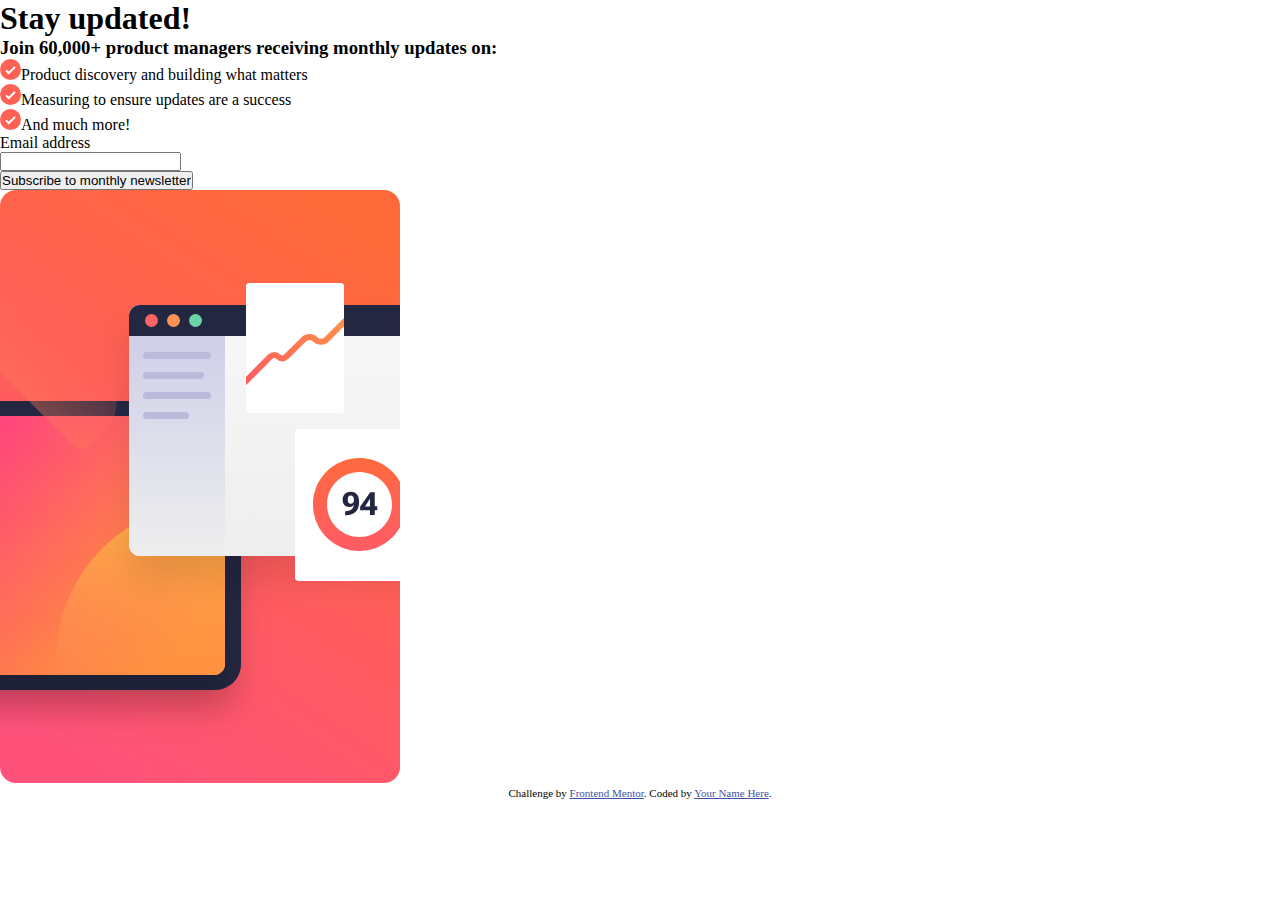
==== newsletter-sign-up-with-success-message-main/index.html @ a9fe5734 "Added the necsssary index.html skeleton" ====
<!DOCTYPE html>
<html lang="en">
<head>
  <meta charset="UTF-8">
  <meta name="viewport" content="width=device-width, initial-scale=1.0"> <!-- displays site properly based on user's device -->
  <link rel="stylesheet" href="styles.css">
  <link rel="icon" type="image/png" sizes="32x32" href="./assets/images/favicon-32x32.png">
  
  <title>Frontend Mentor | Newsletter sign-up form with success message</title>

  <!-- Feel free to remove these styles or customise in your own stylesheet 👍 -->
  <style>
    .attribution { font-size: 11px; text-align: center; }
    .attribution a { color: hsl(228, 45%, 44%); }
  </style>
</head>
<body>

  <!-- Sign-up form start -->
<section class="sec1">
<div>
<h1>Stay updated!</h1>
<div>
  <h3>Join 60,000+ product managers receiving monthly updates on:</h2>
  <ul>
    <li><svg xmlns="http://www.w3.org/2000/svg" width="21" height="21" viewBox="0 0 21 21"><g fill="none"><circle cx="10.5" cy="10.5" r="10.5" fill="#FF6155"/><path stroke="#FFF" stroke-width="2" d="M6 11.381 8.735 14 15 8"/></g></svg>Product discovery and building what matters</li>
    <li><svg xmlns="http://www.w3.org/2000/svg" width="21" height="21" viewBox="0 0 21 21"><g fill="none"><circle cx="10.5" cy="10.5" r="10.5" fill="#FF6155"/><path stroke="#FFF" stroke-width="2" d="M6 11.381 8.735 14 15 8"/></g></svg>Measuring to ensure updates are a success</li>
    <li><svg xmlns="http://www.w3.org/2000/svg" width="21" height="21" viewBox="0 0 21 21"><g fill="none"><circle cx="10.5" cy="10.5" r="10.5" fill="#FF6155"/><path stroke="#FFF" stroke-width="2" d="M6 11.381 8.735 14 15 8"/></g></svg>And much more!</li>
  </ul>
</div>
</div>
<div>
  <form action="">
    <label for=""> Email address</label><br>
    <input type="email"><br>
    <input type="submit" value="Subscribe to monthly newsletter">
  </form>
</div>
</section>

<section class="sec2">
  <svg xmlns="http://www.w3.org/2000/svg" xmlns:xlink="http://www.w3.org/1999/xlink" width="400" height="593" viewBox="0 0 400 593"><defs><linearGradient id="b" x1="72.75%" x2="27.25%" y1="0%" y2="100%"><stop offset="0%" stop-color="#FF6A3A"/><stop offset="100%" stop-color="#FF527B"/></linearGradient><linearGradient id="h" x1="22.319%" x2="99.127%" y1="28.497%" y2="70.858%"><stop offset="0%" stop-color="#FF3E83"/><stop offset="100%" stop-color="#FF9F2E"/></linearGradient><linearGradient id="k" x1="50%" x2="50%" y1="0%" y2="100%"><stop offset="0%" stop-color="#FFB443"/><stop offset="100%" stop-color="#FF5B64" stop-opacity="0"/></linearGradient><linearGradient id="o" x1="50%" x2="50%" y1="0%" y2="100%"><stop offset="0%" stop-color="#F8F8F8"/><stop offset="100%" stop-color="#EEE"/></linearGradient><linearGradient id="p" x1="50%" x2="50%" y1="0%" y2="100%"><stop offset="0%" stop-color="#CACBE8"/><stop offset="100%" stop-color="#EEE"/><stop offset="100%" stop-color="#CACBE8"/></linearGradient><linearGradient id="r" x1="97.791%" x2="7.729%" y1="26.944%" y2="71.879%"><stop offset="0%" stop-color="#FF9049"/><stop offset="100%" stop-color="#FF5E5E"/></linearGradient><linearGradient id="t" x1="50%" x2="50%" y1="0%" y2="100%"><stop offset="0%" stop-color="#FF6A3D"/><stop offset="100%" stop-color="#FF5B66"/></linearGradient><path id="e" d="M0 26C0 11.64 11.64 0 26 0h381c14.36 0 26 11.64 26 26v237c0 14.36-11.64 26-26 26H26c-14.36 0-26-11.64-26-26V26Z"/><path id="g" d="M0 11C0 4.925 4.925 0 11 0h379c6.075 0 11 4.925 11 11v237c0 6.075-4.925 11-11 11H11c-6.075 0-11-4.925-11-11V11Z"/><path id="i" d="M0 11C0 4.925 4.925 0 11 0h379c6.075 0 11 4.925 11 11v237c0 6.075-4.925 11-11 11H11c-6.075 0-11-4.925-11-11V11Z"/><path id="n" d="M0 11C0 4.925 4.925 0 11 0h411c6.075 0 11 4.925 11 11v229c0 6.075-4.925 11-11 11H11c-6.075 0-11-4.925-11-11V11Z"/><path id="q" d="M0 4a4 4 0 0 1 4-4h90a4 4 0 0 1 4 4v122a4 4 0 0 1-4 4H4a4 4 0 0 1-4-4V4Z"/><filter id="d" width="127.7%" height="141.5%" x="-13.9%" y="-12.5%" filterUnits="objectBoundingBox"><feOffset dy="24" in="SourceAlpha" result="shadowOffsetOuter1"/><feGaussianBlur in="shadowOffsetOuter1" result="shadowBlurOuter1" stdDeviation="16"/><feColorMatrix in="shadowBlurOuter1" values="0 0 0 0 0 0 0 0 0 0 0 0 0 0 0 0 0 0 0.100000001 0"/></filter><filter id="f" width="129.9%" height="146.3%" x="-15%" y="-13.9%" filterUnits="objectBoundingBox"><feOffset dy="24" in="SourceAlpha" result="shadowOffsetOuter1"/><feGaussianBlur in="shadowOffsetOuter1" result="shadowBlurOuter1" stdDeviation="16"/><feColorMatrix in="shadowBlurOuter1" values="0 0 0 0 0 0 0 0 0 0 0 0 0 0 0 0 0 0 0.100000001 0"/></filter><filter id="j" width="129.9%" height="146.3%" x="-15%" y="-13.9%" filterUnits="objectBoundingBox"><feOffset dy="24" in="SourceAlpha" result="shadowOffsetOuter1"/><feGaussianBlur in="shadowOffsetOuter1" result="shadowBlurOuter1" stdDeviation="16"/><feColorMatrix in="shadowBlurOuter1" values="0 0 0 0 0 0 0 0 0 0 0 0 0 0 0 0 0 0 0.100000001 0"/></filter><filter id="m" width="127.7%" height="147.8%" x="-13.9%" y="-14.3%" filterUnits="objectBoundingBox"><feOffset dy="24" in="SourceAlpha" result="shadowOffsetOuter1"/><feGaussianBlur in="shadowOffsetOuter1" result="shadowBlurOuter1" stdDeviation="16"/><feColorMatrix in="shadowBlurOuter1" values="0 0 0 0 0 0 0 0 0 0 0 0 0 0 0 0 0 0 0.100000001 0"/></filter><rect id="a" width="400" height="593" x="0" y="0" rx="16"/></defs><g fill="none" fill-rule="evenodd"><mask id="c" fill="#fff"><use xlink:href="#a"/></mask><rect width="400" height="593" rx="16"/><path fill="url(#b)" fill-rule="nonzero" d="M0 0h400v593H0z" mask="url(#c)"/><g mask="url(#c)"><g fill-rule="nonzero" transform="translate(-192 211)"><use xlink:href="#e" fill="#000" filter="url(#d)"/><use xlink:href="#e" fill="#242742"/></g><g transform="translate(-176 226)"><g fill-rule="nonzero"><use xlink:href="#g" fill="#000" filter="url(#f)"/><use xlink:href="#g" fill="url(#h)"/></g><mask id="l" fill="#fff"><use xlink:href="#i"/></mask><g fill-rule="nonzero"><use xlink:href="#i" fill="#000" filter="url(#j)"/><use xlink:href="#i" fill="url(#h)"/></g><circle cx="390" cy="244" r="158" fill="url(#k)" fill-rule="nonzero" mask="url(#l)"/><circle cx="136.446" cy="-34.554" r="158" fill="url(#k)" fill-rule="nonzero" mask="url(#l)" transform="rotate(-135 136.446 -34.554)"/></g><g fill-rule="nonzero" transform="translate(129 115)"><use xlink:href="#n" fill="#000" filter="url(#m)"/><use xlink:href="#n" fill="url(#o)"/><path fill="url(#p)" d="M0 11C0 4.925 4.925 0 11 0h85v251H11c-6.075 0-11-4.925-11-11V11Z"/><path fill="#BABBDB" d="M14 50.5a3.5 3.5 0 0 1 3.5-3.5h61a3.5 3.5 0 0 1 0 7h-61a3.5 3.5 0 0 1-3.5-3.5Zm0 20a3.5 3.5 0 0 1 3.5-3.5h54a3.5 3.5 0 0 1 0 7h-54a3.5 3.5 0 0 1-3.5-3.5Zm0 20a3.5 3.5 0 0 1 3.5-3.5h61a3.5 3.5 0 0 1 0 7h-61a3.5 3.5 0 0 1-3.5-3.5Zm0 20a3.5 3.5 0 0 1 3.5-3.5h39a3.5 3.5 0 1 1 0 7h-39a3.5 3.5 0 0 1-3.5-3.5Z"/><path fill="#242742" d="M0 11C0 4.925 4.925 0 11 0h411c6.075 0 11 4.925 11 11v20H0V11Z"/><g transform="translate(16 9)"><circle cx="6.5" cy="6.5" r="6.5" fill="#FF6464"/><circle cx="28.5" cy="6.5" r="6.5" fill="#FF9255"/><circle cx="50.5" cy="6.5" r="6.5" fill="#6BD4A8"/></g></g><g transform="translate(246 93)"><path fill="#FFF" fill-rule="nonzero" d="M0 4a4 4 0 0 1 4-4h90a4 4 0 0 1 4 4v122a4 4 0 0 1-4 4H4a4 4 0 0 1-4-4V4Z"/><mask id="s" fill="#fff"><use xlink:href="#q"/></mask><use xlink:href="#q" fill="#FFF" fill-rule="nonzero"/><path fill="url(#r)" fill-rule="nonzero" d="M108.12 28.878a3 3 0 0 1 .002 4.243L82.847 58.41c-4.348 4.351-11.4 4.351-15.749 0a5.132 5.132 0 0 0-7.26 0L42.406 75.853a8.668 8.668 0 0 1-12.262 0 2.668 2.668 0 0 0-3.774 0l-32.248 32.268a3 3 0 1 1-4.244-4.242l32.248-32.267a8.668 8.668 0 0 1 12.262 0 2.668 2.668 0 0 0 3.774 0L55.594 54.17c4.348-4.35 11.4-4.35 15.748 0a5.132 5.132 0 0 0 7.26 0l25.276-25.29a3 3 0 0 1 4.243-.002Z" mask="url(#s)"/><path fill="#FFF" fill-rule="nonzero" d="M49 150a4 4 0 0 1 4-4h120a4 4 0 0 1 4 4v144a4 4 0 0 1-4 4H53a4 4 0 0 1-4-4V150Z"/><path fill="url(#t)" d="M46.5 79C64.45 79 79 64.45 79 46.5S64.45 14 46.5 14 14 28.55 14 46.5 28.55 79 46.5 79Zm0 14C72.181 93 93 72.181 93 46.5S72.181 0 46.5 0 0 20.819 0 46.5 20.819 93 46.5 93Z" transform="translate(67 175)"/><path fill="#242742" fill-rule="nonzero" d="M96.61 216.72c0 2.27.589 4.067 1.766 5.39 1.177 1.313 2.78 1.969 4.812 1.969 1.886 0 3.36-.672 4.422-2.016 1.073-1.344 1.61-3.02 1.61-5.031h-1.172c0 1.146-.318 2.057-.954 2.734-.635.677-1.427 1.016-2.375 1.016-1.01 0-1.76-.339-2.25-1.016-.49-.687-.734-1.692-.734-3.015 0-1.51.245-2.594.734-3.25.5-.667 1.24-1 2.22-1 1.051 0 1.869.432 2.452 1.297.584.864.875 2.411.875 4.64l.14.625c0 3.302-.723 5.646-2.171 7.031-1.448 1.386-3.495 2.073-6.14 2.063h-.704v3.969h.813c4.25-.042 7.495-1.193 9.734-3.453 2.25-2.271 3.375-5.329 3.375-9.172v-.813c0-3.458-.776-5.958-2.328-7.5-1.552-1.552-3.557-2.328-6.016-2.328-2.468 0-4.437.714-5.906 2.14-1.469 1.428-2.203 3.334-2.203 5.72ZM123.923 232h4.828v-22.75h-4.516l-10.11 14.563v3.438h17.141v-3.891h-4.937l-.813.078h-6.5l4.828-7.562h.157v9.593l-.079.547v5.985Z"/></g></g></g></svg>
</section>

<footer>
  <div class="attribution">
    Challenge by <a href="https://www.frontendmentor.io?ref=challenge" target="_blank">Frontend Mentor</a>. 
    Coded by <a href="#">Your Name Here</a>.
  </div>
</footer>
</body>
</html>
---- newsletter-sign-up-with-success-message-main/styles.css ----
*{
    box-sizing: border-box;
    padding: 0;
    margin: 0;
}
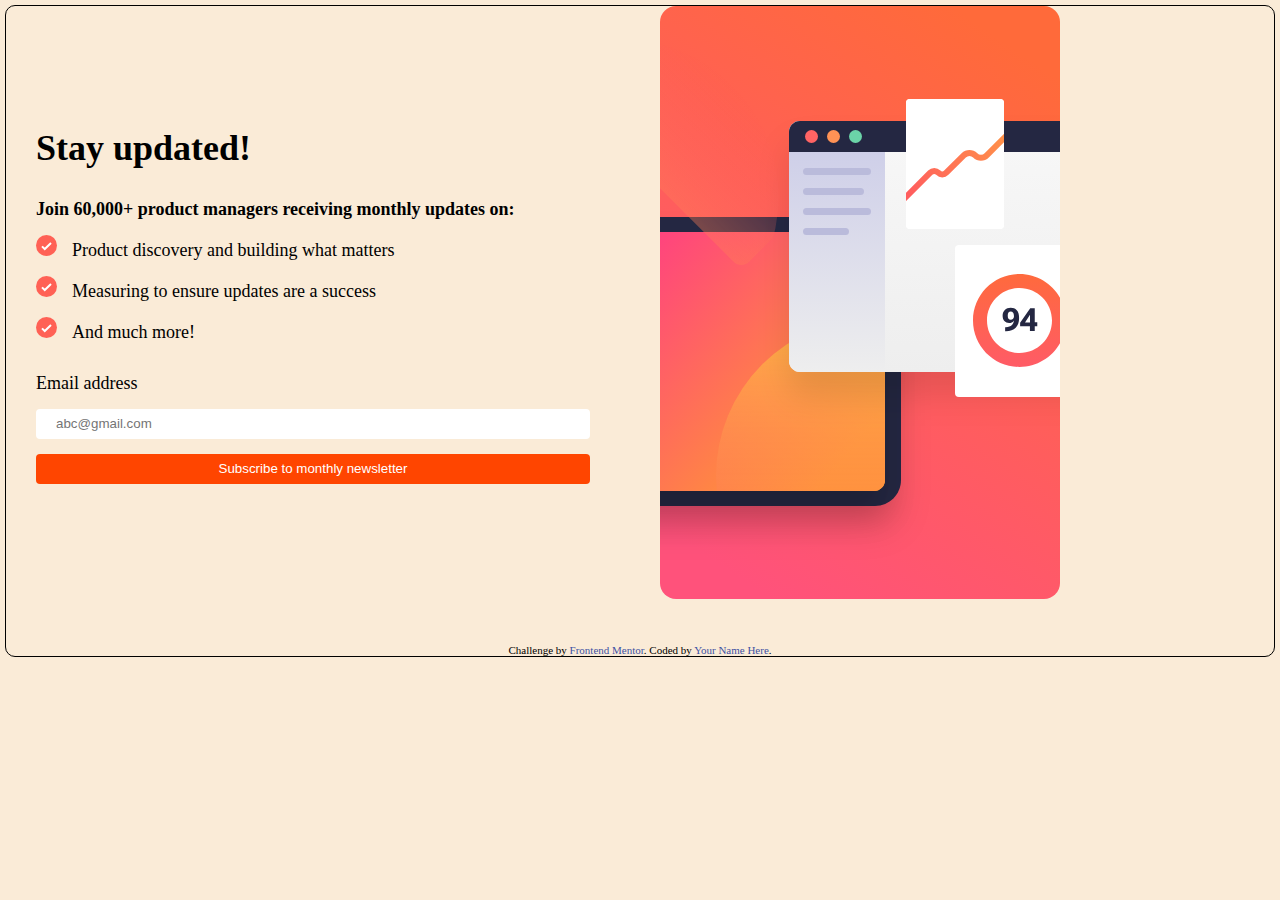
==== commit e00d804f: "Initial commit" ====
--- a/newsletter-sign-up-with-success-message-main/index.html
+++ b/newsletter-sign-up-with-success-message-main/index.html
@@ -20,21 +20,22 @@
 <section class="sec1">
 <div>
 <h1>Stay updated!</h1>
+</div>
 <div>
-  <h3>Join 60,000+ product managers receiving monthly updates on:</h2>
+  <h4>Join 60,000+ product managers receiving monthly updates on:</h4>
   <ul>
     <li><svg xmlns="http://www.w3.org/2000/svg" width="21" height="21" viewBox="0 0 21 21"><g fill="none"><circle cx="10.5" cy="10.5" r="10.5" fill="#FF6155"/><path stroke="#FFF" stroke-width="2" d="M6 11.381 8.735 14 15 8"/></g></svg>Product discovery and building what matters</li>
     <li><svg xmlns="http://www.w3.org/2000/svg" width="21" height="21" viewBox="0 0 21 21"><g fill="none"><circle cx="10.5" cy="10.5" r="10.5" fill="#FF6155"/><path stroke="#FFF" stroke-width="2" d="M6 11.381 8.735 14 15 8"/></g></svg>Measuring to ensure updates are a success</li>
     <li><svg xmlns="http://www.w3.org/2000/svg" width="21" height="21" viewBox="0 0 21 21"><g fill="none"><circle cx="10.5" cy="10.5" r="10.5" fill="#FF6155"/><path stroke="#FFF" stroke-width="2" d="M6 11.381 8.735 14 15 8"/></g></svg>And much more!</li>
   </ul>
 </div>
-</div>
+
 <div>
   <form action="">
     <label for=""> Email address</label><br>
-    <input type="email"><br>
-    <input type="submit" value="Subscribe to monthly newsletter">
+    <input type="email" placeholder="abc@gmail.com"><br>
   </form>
+  <button type="submit" ><a href="./success.html" target="_blank">Subscribe to monthly newsletter</a></button>
 </div>
 </section>
 
--- a/newsletter-sign-up-with-success-message-main/styles.css
+++ b/newsletter-sign-up-with-success-message-main/styles.css
@@ -2,4 +2,67 @@
     box-sizing: border-box;
     padding: 0;
     margin: 0;
+}
+
+html{
+    font-size: 18px;
+}
+
+a{
+    text-decoration: none;
+    color: white;
+}
+
+ul{
+    list-style-type: none;
+}
+body{
+    background-color: antiquewhite;
+    border: 1px solid black;
+    border-radius: 10px;
+    margin: 5px;
+    display: grid;
+    grid-template-columns: 1fr 1fr;
+    justify-content: center;
+    align-items: center;
+    gap: 40px;
+}
+
+/*secection one */
+
+.sec1{
+    display: grid;
+    grid-template-columns: 1fr;
+    gap: 30px;
+    align-content: center;
+    padding: 30px;
+}
+
+svg{
+    margin-right: 15px;
+}
+li{
+    margin-top: 15px;
+}
+
+input, button{
+    width: 100%;
+    height: 30px;
+    border-radius: 4px;
+    border: none;
+}
+
+input[type=email] {
+    
+    padding: 12px 20px;
+    margin: 15px 0
+  }
+
+  button[type=submit]{
+    background-color: orangered;
+   color: white;
+  }
+
+footer{
+    grid-column: 1 / 3;
 }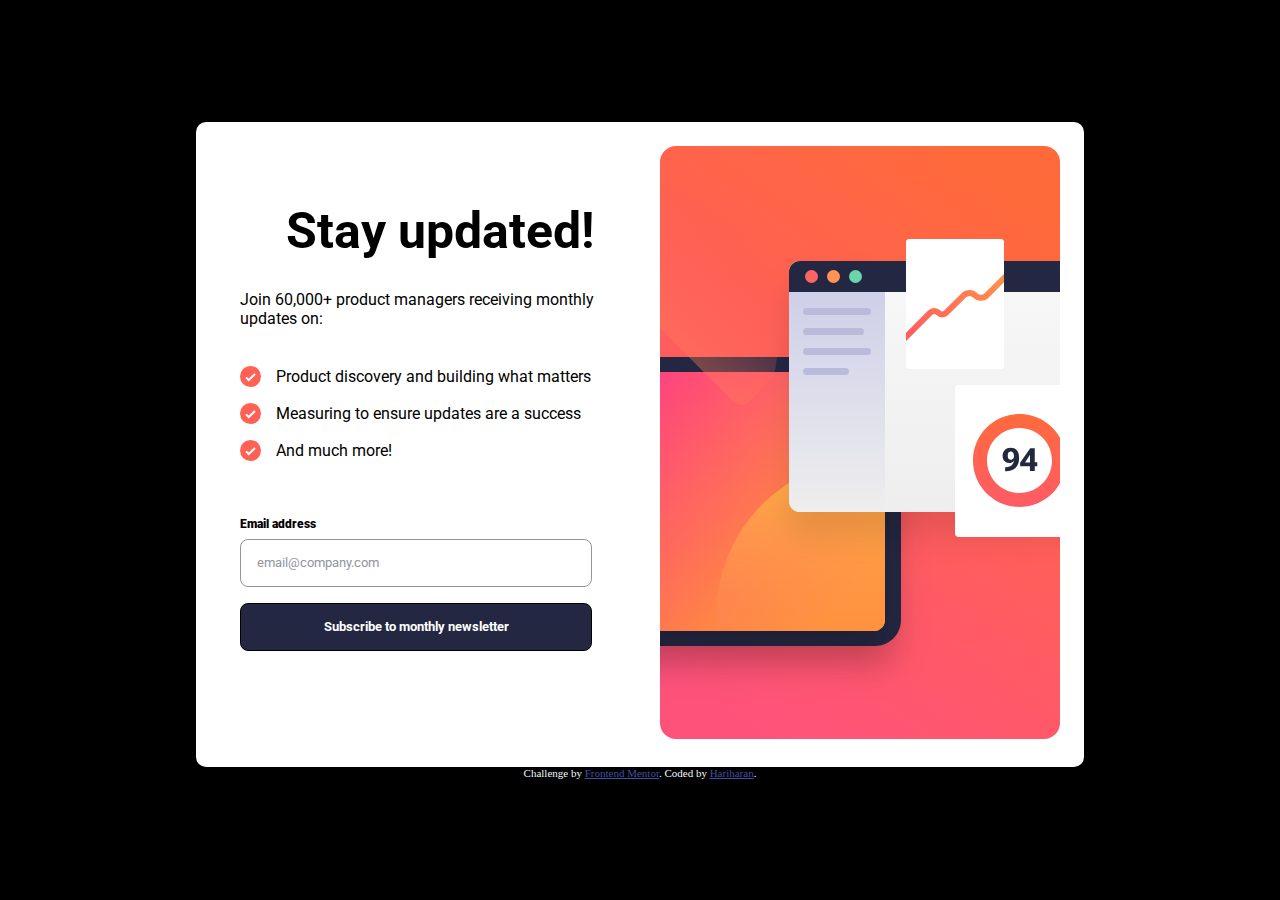
==== commit 23d4e048: "Updated everything" ====
--- a/newsletter-sign-up-with-success-message-main/index.html
+++ b/newsletter-sign-up-with-success-message-main/index.html
@@ -10,44 +10,135 @@
 
   <!-- Feel free to remove these styles or customise in your own stylesheet 👍 -->
   <style>
-    .attribution { font-size: 11px; text-align: center; }
+    .attribution { font-size: 11px; text-align: center; color:aliceblue}
     .attribution a { color: hsl(228, 45%, 44%); }
   </style>
 </head>
 <body>
 
-  <!-- Sign-up form start -->
-<section class="sec1">
-<div>
-<h1>Stay updated!</h1>
-</div>
-<div>
-  <h4>Join 60,000+ product managers receiving monthly updates on:</h4>
-  <ul>
-    <li><svg xmlns="http://www.w3.org/2000/svg" width="21" height="21" viewBox="0 0 21 21"><g fill="none"><circle cx="10.5" cy="10.5" r="10.5" fill="#FF6155"/><path stroke="#FFF" stroke-width="2" d="M6 11.381 8.735 14 15 8"/></g></svg>Product discovery and building what matters</li>
-    <li><svg xmlns="http://www.w3.org/2000/svg" width="21" height="21" viewBox="0 0 21 21"><g fill="none"><circle cx="10.5" cy="10.5" r="10.5" fill="#FF6155"/><path stroke="#FFF" stroke-width="2" d="M6 11.381 8.735 14 15 8"/></g></svg>Measuring to ensure updates are a success</li>
-    <li><svg xmlns="http://www.w3.org/2000/svg" width="21" height="21" viewBox="0 0 21 21"><g fill="none"><circle cx="10.5" cy="10.5" r="10.5" fill="#FF6155"/><path stroke="#FFF" stroke-width="2" d="M6 11.381 8.735 14 15 8"/></g></svg>And much more!</li>
-  </ul>
-</div>
+ <!-- Sign-up form start -->
+  <div class="container">
+    <div class="sign-up-form" id="signUp">
+      <div class="sign-up-form-content">
+        <div class="heading">Stay updated!</div>
+        <div class="desc">
+          Join 60,000+ product managers receiving monthly updates on:
+        </div>
+        <div class="points">
+          <ul>
+            <li><img class="icon-list" src="./assets/images/icon-list.svg">Product discovery and building what matters
+            </li>
+            <li><img class="icon-list" src="./assets/images/icon-list.svg">Measuring to ensure updates are a success
+            </li>
+            <li><img class="icon-list" src="./assets/images/icon-list.svg">And much more!</li>
+          </ul>
 
-<div>
-  <form action="">
-    <label for=""> Email address</label><br>
-    <input type="email" placeholder="abc@gmail.com"><br>
-  </form>
-  <button type="submit" ><a href="./success.html" target="_blank">Subscribe to monthly newsletter</a></button>
-</div>
-</section>
+        </div>
+        <div class="email-input">
+          <p>Email address <span id="invalid"></span></p>
+          <input id="email" type="text" placeholder="email@company.com">
 
-<section class="sec2">
-  <svg xmlns="http://www.w3.org/2000/svg" xmlns:xlink="http://www.w3.org/1999/xlink" width="400" height="593" viewBox="0 0 400 593"><defs><linearGradient id="b" x1="72.75%" x2="27.25%" y1="0%" y2="100%"><stop offset="0%" stop-color="#FF6A3A"/><stop offset="100%" stop-color="#FF527B"/></linearGradient><linearGradient id="h" x1="22.319%" x2="99.127%" y1="28.497%" y2="70.858%"><stop offset="0%" stop-color="#FF3E83"/><stop offset="100%" stop-color="#FF9F2E"/></linearGradient><linearGradient id="k" x1="50%" x2="50%" y1="0%" y2="100%"><stop offset="0%" stop-color="#FFB443"/><stop offset="100%" stop-color="#FF5B64" stop-opacity="0"/></linearGradient><linearGradient id="o" x1="50%" x2="50%" y1="0%" y2="100%"><stop offset="0%" stop-color="#F8F8F8"/><stop offset="100%" stop-color="#EEE"/></linearGradient><linearGradient id="p" x1="50%" x2="50%" y1="0%" y2="100%"><stop offset="0%" stop-color="#CACBE8"/><stop offset="100%" stop-color="#EEE"/><stop offset="100%" stop-color="#CACBE8"/></linearGradient><linearGradient id="r" x1="97.791%" x2="7.729%" y1="26.944%" y2="71.879%"><stop offset="0%" stop-color="#FF9049"/><stop offset="100%" stop-color="#FF5E5E"/></linearGradient><linearGradient id="t" x1="50%" x2="50%" y1="0%" y2="100%"><stop offset="0%" stop-color="#FF6A3D"/><stop offset="100%" stop-color="#FF5B66"/></linearGradient><path id="e" d="M0 26C0 11.64 11.64 0 26 0h381c14.36 0 26 11.64 26 26v237c0 14.36-11.64 26-26 26H26c-14.36 0-26-11.64-26-26V26Z"/><path id="g" d="M0 11C0 4.925 4.925 0 11 0h379c6.075 0 11 4.925 11 11v237c0 6.075-4.925 11-11 11H11c-6.075 0-11-4.925-11-11V11Z"/><path id="i" d="M0 11C0 4.925 4.925 0 11 0h379c6.075 0 11 4.925 11 11v237c0 6.075-4.925 11-11 11H11c-6.075 0-11-4.925-11-11V11Z"/><path id="n" d="M0 11C0 4.925 4.925 0 11 0h411c6.075 0 11 4.925 11 11v229c0 6.075-4.925 11-11 11H11c-6.075 0-11-4.925-11-11V11Z"/><path id="q" d="M0 4a4 4 0 0 1 4-4h90a4 4 0 0 1 4 4v122a4 4 0 0 1-4 4H4a4 4 0 0 1-4-4V4Z"/><filter id="d" width="127.7%" height="141.5%" x="-13.9%" y="-12.5%" filterUnits="objectBoundingBox"><feOffset dy="24" in="SourceAlpha" result="shadowOffsetOuter1"/><feGaussianBlur in="shadowOffsetOuter1" result="shadowBlurOuter1" stdDeviation="16"/><feColorMatrix in="shadowBlurOuter1" values="0 0 0 0 0 0 0 0 0 0 0 0 0 0 0 0 0 0 0.100000001 0"/></filter><filter id="f" width="129.9%" height="146.3%" x="-15%" y="-13.9%" filterUnits="objectBoundingBox"><feOffset dy="24" in="SourceAlpha" result="shadowOffsetOuter1"/><feGaussianBlur in="shadowOffsetOuter1" result="shadowBlurOuter1" stdDeviation="16"/><feColorMatrix in="shadowBlurOuter1" values="0 0 0 0 0 0 0 0 0 0 0 0 0 0 0 0 0 0 0.100000001 0"/></filter><filter id="j" width="129.9%" height="146.3%" x="-15%" y="-13.9%" filterUnits="objectBoundingBox"><feOffset dy="24" in="SourceAlpha" result="shadowOffsetOuter1"/><feGaussianBlur in="shadowOffsetOuter1" result="shadowBlurOuter1" stdDeviation="16"/><feColorMatrix in="shadowBlurOuter1" values="0 0 0 0 0 0 0 0 0 0 0 0 0 0 0 0 0 0 0.100000001 0"/></filter><filter id="m" width="127.7%" height="147.8%" x="-13.9%" y="-14.3%" filterUnits="objectBoundingBox"><feOffset dy="24" in="SourceAlpha" result="shadowOffsetOuter1"/><feGaussianBlur in="shadowOffsetOuter1" result="shadowBlurOuter1" stdDeviation="16"/><feColorMatrix in="shadowBlurOuter1" values="0 0 0 0 0 0 0 0 0 0 0 0 0 0 0 0 0 0 0.100000001 0"/></filter><rect id="a" width="400" height="593" x="0" y="0" rx="16"/></defs><g fill="none" fill-rule="evenodd"><mask id="c" fill="#fff"><use xlink:href="#a"/></mask><rect width="400" height="593" rx="16"/><path fill="url(#b)" fill-rule="nonzero" d="M0 0h400v593H0z" mask="url(#c)"/><g mask="url(#c)"><g fill-rule="nonzero" transform="translate(-192 211)"><use xlink:href="#e" fill="#000" filter="url(#d)"/><use xlink:href="#e" fill="#242742"/></g><g transform="translate(-176 226)"><g fill-rule="nonzero"><use xlink:href="#g" fill="#000" filter="url(#f)"/><use xlink:href="#g" fill="url(#h)"/></g><mask id="l" fill="#fff"><use xlink:href="#i"/></mask><g fill-rule="nonzero"><use xlink:href="#i" fill="#000" filter="url(#j)"/><use xlink:href="#i" fill="url(#h)"/></g><circle cx="390" cy="244" r="158" fill="url(#k)" fill-rule="nonzero" mask="url(#l)"/><circle cx="136.446" cy="-34.554" r="158" fill="url(#k)" fill-rule="nonzero" mask="url(#l)" transform="rotate(-135 136.446 -34.554)"/></g><g fill-rule="nonzero" transform="translate(129 115)"><use xlink:href="#n" fill="#000" filter="url(#m)"/><use xlink:href="#n" fill="url(#o)"/><path fill="url(#p)" d="M0 11C0 4.925 4.925 0 11 0h85v251H11c-6.075 0-11-4.925-11-11V11Z"/><path fill="#BABBDB" d="M14 50.5a3.5 3.5 0 0 1 3.5-3.5h61a3.5 3.5 0 0 1 0 7h-61a3.5 3.5 0 0 1-3.5-3.5Zm0 20a3.5 3.5 0 0 1 3.5-3.5h54a3.5 3.5 0 0 1 0 7h-54a3.5 3.5 0 0 1-3.5-3.5Zm0 20a3.5 3.5 0 0 1 3.5-3.5h61a3.5 3.5 0 0 1 0 7h-61a3.5 3.5 0 0 1-3.5-3.5Zm0 20a3.5 3.5 0 0 1 3.5-3.5h39a3.5 3.5 0 1 1 0 7h-39a3.5 3.5 0 0 1-3.5-3.5Z"/><path fill="#242742" d="M0 11C0 4.925 4.925 0 11 0h411c6.075 0 11 4.925 11 11v20H0V11Z"/><g transform="translate(16 9)"><circle cx="6.5" cy="6.5" r="6.5" fill="#FF6464"/><circle cx="28.5" cy="6.5" r="6.5" fill="#FF9255"/><circle cx="50.5" cy="6.5" r="6.5" fill="#6BD4A8"/></g></g><g transform="translate(246 93)"><path fill="#FFF" fill-rule="nonzero" d="M0 4a4 4 0 0 1 4-4h90a4 4 0 0 1 4 4v122a4 4 0 0 1-4 4H4a4 4 0 0 1-4-4V4Z"/><mask id="s" fill="#fff"><use xlink:href="#q"/></mask><use xlink:href="#q" fill="#FFF" fill-rule="nonzero"/><path fill="url(#r)" fill-rule="nonzero" d="M108.12 28.878a3 3 0 0 1 .002 4.243L82.847 58.41c-4.348 4.351-11.4 4.351-15.749 0a5.132 5.132 0 0 0-7.26 0L42.406 75.853a8.668 8.668 0 0 1-12.262 0 2.668 2.668 0 0 0-3.774 0l-32.248 32.268a3 3 0 1 1-4.244-4.242l32.248-32.267a8.668 8.668 0 0 1 12.262 0 2.668 2.668 0 0 0 3.774 0L55.594 54.17c4.348-4.35 11.4-4.35 15.748 0a5.132 5.132 0 0 0 7.26 0l25.276-25.29a3 3 0 0 1 4.243-.002Z" mask="url(#s)"/><path fill="#FFF" fill-rule="nonzero" d="M49 150a4 4 0 0 1 4-4h120a4 4 0 0 1 4 4v144a4 4 0 0 1-4 4H53a4 4 0 0 1-4-4V150Z"/><path fill="url(#t)" d="M46.5 79C64.45 79 79 64.45 79 46.5S64.45 14 46.5 14 14 28.55 14 46.5 28.55 79 46.5 79Zm0 14C72.181 93 93 72.181 93 46.5S72.181 0 46.5 0 0 20.819 0 46.5 20.819 93 46.5 93Z" transform="translate(67 175)"/><path fill="#242742" fill-rule="nonzero" d="M96.61 216.72c0 2.27.589 4.067 1.766 5.39 1.177 1.313 2.78 1.969 4.812 1.969 1.886 0 3.36-.672 4.422-2.016 1.073-1.344 1.61-3.02 1.61-5.031h-1.172c0 1.146-.318 2.057-.954 2.734-.635.677-1.427 1.016-2.375 1.016-1.01 0-1.76-.339-2.25-1.016-.49-.687-.734-1.692-.734-3.015 0-1.51.245-2.594.734-3.25.5-.667 1.24-1 2.22-1 1.051 0 1.869.432 2.452 1.297.584.864.875 2.411.875 4.64l.14.625c0 3.302-.723 5.646-2.171 7.031-1.448 1.386-3.495 2.073-6.14 2.063h-.704v3.969h.813c4.25-.042 7.495-1.193 9.734-3.453 2.25-2.271 3.375-5.329 3.375-9.172v-.813c0-3.458-.776-5.958-2.328-7.5-1.552-1.552-3.557-2.328-6.016-2.328-2.468 0-4.437.714-5.906 2.14-1.469 1.428-2.203 3.334-2.203 5.72ZM123.923 232h4.828v-22.75h-4.516l-10.11 14.563v3.438h17.141v-3.891h-4.937l-.813.078h-6.5l4.828-7.562h.157v9.593l-.079.547v5.985Z"/></g></g></g></svg>
-</section>
+          <div class="btn">
+            <button class="btn-valid" onclick="validate()" type="submit">
+              Subscribe to monthly newsletter
 
-<footer>
-  <div class="attribution">
-    Challenge by <a href="https://www.frontendmentor.io?ref=challenge" target="_blank">Frontend Mentor</a>. 
-    Coded by <a href="#">Your Name Here</a>.
+            </button>
+
+          </div>
+        </div>
+
+      </div>
+      <div class="img-container">
+        <img class="img-desktop" src="./assets/images/illustration-sign-up-desktop.svg"
+          alt="illustration-sign-up-desktop">
+        <img class="img-mobile" src="./assets/images/illustration-sign-up-mobile.svg"
+          alt="illustration-sign-up-desktop">
+      </div>
+    </div>
+
+    <!-- Sign-up form end -->
+
+    <!-- Success message start -->
+    <div class="success-content" id="successDone">
+      <div>
+        <img class="sucess-icon" src="./assets/images/icon-list.svg">
+        <h1 class="heading-sucess">Thanks for<br />subscribing!</h1>
+        <p class="desc-sucess">
+          A confirmation email has been sent to <br /><span id="user-mail"
+            style="font-weight: 700;">hari@email.com</span>
+          Please open it and click <br />the button inside to confirm your subscription.
+        </p>
+      </div>
+      <div class="btn-dismiss">
+        <button class="btn-done" onclick="dismiss()" type="submit">
+          Dismiss Message
+
+        </button>
+
+      </div>
+
+    </div>
+     <div class="attribution">
+      Challenge by <a href="https://www.frontendmentor.io?ref=challenge" target="_blank">Frontend Mentor</a>.
+      Coded by <a href="#">Hariharan</a>.
+    </div> 
   </div>
-</footer>
+
+  <!-- Success message end -->
+
+
+
 </body>
+<script>
+  let email = document.getElementById("email");
+  let btn = document.getElementsByClassName('btn')
+
+  let successform = document.getElementsByClassName('success-content')
+  email.addEventListener("keypress",
+    function (event) {
+      if (event.key === "Enter") {
+        event.preventDefault();
+        validate()
+      }
+    })
+
+  function validate() {
+    let invalid = document.getElementById("invalid")
+
+
+    const regx = /^[a-zA-z0-9\._]+@+[a-zA-z0-9]+.+([a-z]+.+[a-z])$/
+
+    if (regx.test(email.value)) {
+      invalid.innerText = ""
+      email.style.backgroundColor = "#57ff7394"
+      document.getElementById('signUp').style.display = "none"
+      document.getElementById('successDone').style.display = "block"
+      document.getElementById("user-mail").innerText = email.value
+
+
+
+
+
+    }
+    else {
+      if (email.value.length === 0) {
+        invalid.innerText = "Please Enter the email"
+      }
+      else {
+        invalid.innerText = "Invalid email"
+      }
+      email.style.backgroundColor = "#ff625726"
+      email.style.border = "1px solid #ff6257"
+    }
+  }
+  function dismiss() {
+    document.getElementById('signUp').style.display = "flex"
+    document.getElementById('successDone').style.display = "none"
+    email.value = ""
+    email.style.backgroundColor = "white"
+  }
+
+</script>
+
+
 </html>--- a/newsletter-sign-up-with-success-message-main/styles.css
+++ b/newsletter-sign-up-with-success-message-main/styles.css
@@ -1,68 +1,205 @@
-*{
-    box-sizing: border-box;
+@import url("https://fonts.googleapis.com/css2?family=Roboto:wght@400;700&display=swap");
+
+:root{
+    --primary-color: black;
+}
+* {
+  margin: 0;
+  box-sizing: border-box;
+}
+
+.container {
+  background-color: var(--primary-color);
+  height: 100vh;
+  display: flex;
+  justify-content: center;
+  align-items: center;
+  flex-direction: column;
+}
+
+/*SIGN-UP-FORM*/
+.sign-up-form {
+  display: flex;
+  flex-direction: row;
+  justify-content: center;
+  align-items: center;
+  color: black;
+  background-color: white;
+  padding: 1.5rem;
+  border-radius: 10px;
+}
+
+.sign-up-form-content {
+  display: grid;
+  row-gap: 30px;
+  width: 400px;
+  margin: 20px;
+}
+
+.heading {
+  text-align: center;
+  font-size: 50px;
+  font-weight: 700;
+  font-family: "Roboto", sans-serif;
+  color: var(--primary-color);
+}
+
+.desc {
+  font-size: 16px;
+  font-family: "Roboto", sans-serif;
+  font-weight: 400;
+  color: var(--primary-color);
+}
+/* List */
+.points {
+  font-family: "Roboto", sans-serif;
+  font-weight: 400;
+  color: var(--primary-color);
+}
+.points > ul {
+  list-style: none;
+  padding: 0;
+}
+.points > ul > li {
+  padding: 0.5rem 0 0.5rem 0;
+  display: flex;
+  justify-content: start;
+  align-items: center;
+}
+.icon-list {
+  margin-right: 15px;
+}
+
+/* email-form*/
+.email-input {
+  margin: 10px 0 20px 0;
+}
+p {
+  font-family: "Roboto", sans-serif;
+  font-weight: 900;
+  font-size: 12px;
+  color: var(--primary-color);
+  padding: 0.5rem 0 0.5rem 0;
+}
+
+#invalid {
+  font-size: 12px;
+  display: inline-block;
+  padding-left: 9.5rem;
+  font-weight: 700;
+  color: tomato;
+}
+input {
+  color: black;
+  width: 22rem;
+  height: 3rem;
+  border-radius: 8px;
+  padding: 1rem;
+  font-family: "Roboto", sans-serif;
+  font-weight: 700;
+  border: 1px solid hsl(231, 7%, 60%);
+}
+
+input::placeholder {
+  font-weight: 400;
+  color: hsl(231, 7%, 60%);
+}
+.btn {
+  margin: 1rem 0 1rem 0;
+}
+
+/* button */
+.btn-valid,
+.btn-done {
+  width: 22rem;
+  height: 3rem;
+  border-radius: 8px;
+  background-image: linear-gradient(
+    to right,
+    #242742,
+    #242742,
+    #242742,
+    #242742,
+    #242742
+  );
+  border: 1px solid var(--primary-color);
+  color: white;
+  font-family: "Roboto", sans-serif;
+  font-weight: 700;
+  cursor: pointer;
+}
+
+button:hover {
+  background-image: linear-gradient(
+    to right,
+    #fe527b,
+    #ff5572,
+    #ff5969,
+    #ff5d60,
+    #ff6257
+  );
+  border: 1px solid hsl(4, 100%, 67%);
+  -webkit-box-shadow: 9px 82px 161px -36px rgba(255, 98, 103, 1);
+  -moz-box-shadow: 9px 82px 161px -36px rgba(255, 98, 103, 1);
+  box-shadow: 9px 82px 161px -36px rgba(255, 98, 103, 1);
+}
+
+/* SUCCESS CONTENT */
+.success-content {
+  background-color: white;
+  padding: 50px;
+  border-radius: 20px;
+  display: none;
+}
+
+.sucess-icon {
+  width: 18%;
+  margin: 0.5rem 0 1.5rem 0;
+}
+.heading-sucess {
+  font-size: 50px;
+  font-weight: 700;
+  font-family: "Roboto", sans-serif;
+  color: var(--primary-color);
+  margin-bottom: 0.5rem;
+}
+.desc-sucess {
+  font-family: "Roboto", sans-serif;
+  font-weight: 400;
+  font-size: 14px;
+  color: var(--primary-color);
+  line-height: 20px;
+  margin-bottom: 1rem;
+}
+
+.img-mobile {
+  display: none;
+}
+
+@media (max-width: 600px) {
+  .container {
+    background-color: white;
+    overflow-x: hidden;
+  }
+  .sign-up-form {
+    flex-direction: column-reverse;
     padding: 0;
-    margin: 0;
-}
-
-html{
-    font-size: 18px;
-}
-
-a{
-    text-decoration: none;
-    color: white;
-}
-
-ul{
-    list-style-type: none;
-}
-body{
-    background-color: antiquewhite;
-    border: 1px solid black;
-    border-radius: 10px;
-    margin: 5px;
-    display: grid;
-    grid-template-columns: 1fr 1fr;
-    justify-content: center;
-    align-items: center;
-    gap: 40px;
-}
-
-/*secection one */
-
-.sec1{
-    display: grid;
-    grid-template-columns: 1fr;
-    gap: 30px;
-    align-content: center;
-    padding: 30px;
-}
-
-svg{
-    margin-right: 15px;
-}
-li{
-    margin-top: 15px;
-}
-
-input, button{
-    width: 100%;
-    height: 30px;
-    border-radius: 4px;
-    border: none;
-}
-
-input[type=email] {
-    
-    padding: 12px 20px;
-    margin: 15px 0
-  }
-
-  button[type=submit]{
-    background-color: orangered;
-   color: white;
-  }
-
-footer{
-    grid-column: 1 / 3;
+  }
+
+  .sign-up-form-content {
+    padding: 1rem;
+    width: 350px;
+  }
+
+  .img-desktop {
+    display: none;
+  }
+  .img-mobile {
+    display: flex;
+  }
+  .btn-valid,
+  .btn-done,
+  input {
+    width: 18rem;
+  }
 }